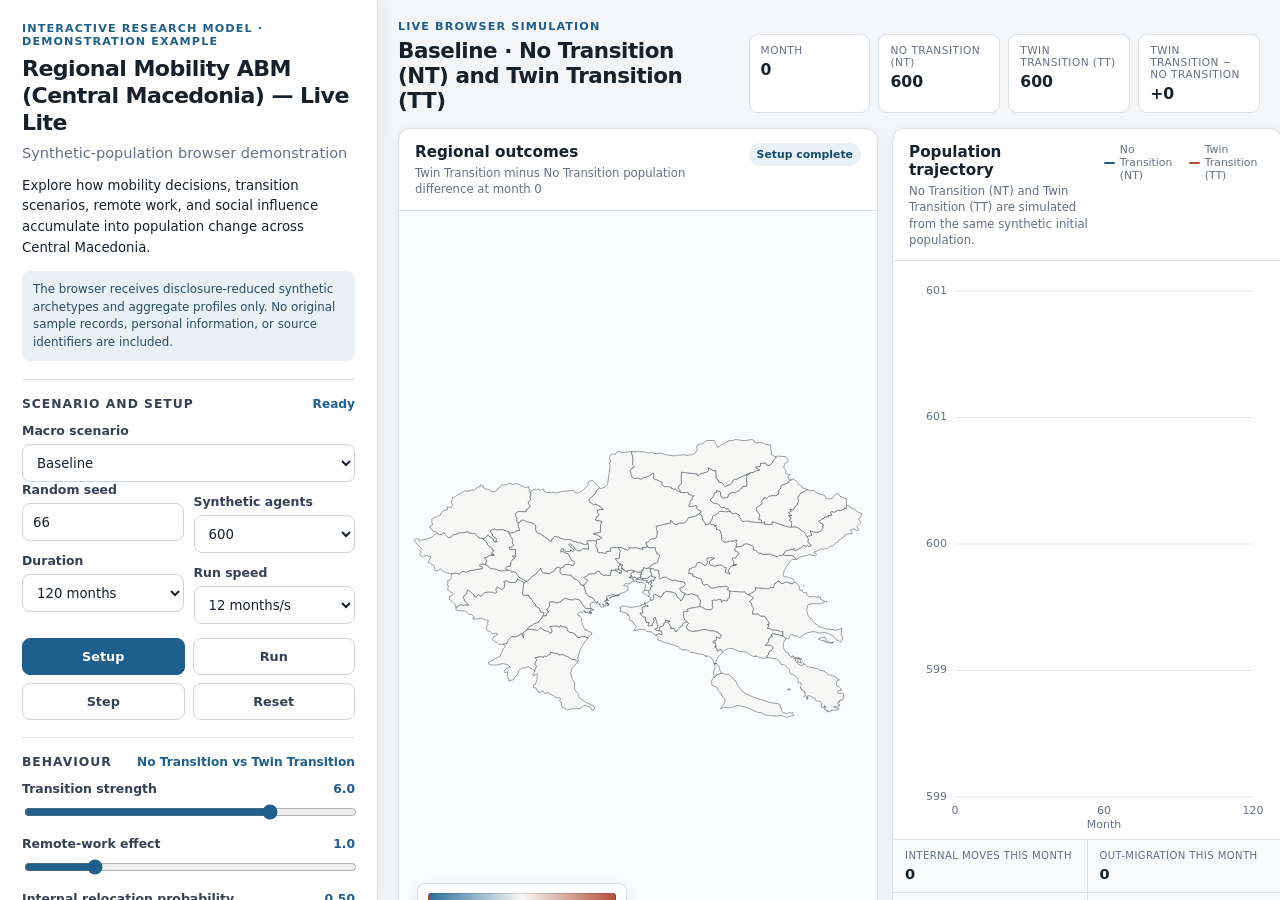
==== index.html @ af1627c3 "Publish Regional Mobility ABM Live Lite" ====
<!doctype html>
<html lang="en">
<head>
  <meta charset="utf-8" />
  <meta name="viewport" content="width=device-width, initial-scale=1" />
  <meta name="description" content="Synthetic-population demonstration example of regional mobility in Central Macedonia." />
  <meta name="theme-color" content="#f4f6f8" />
  <title>Regional Mobility ABM (Central Macedonia) — Live Lite</title>
  <link rel="stylesheet" href="./assets/styles.css" />
</head>
<body>
  <div id="app">
    <aside id="sidebar" aria-label="Simulation controls">
      <div class="sidebar-inner">
        <header class="brand">
          <div class="eyebrow">Interactive research model · Demonstration example</div>
          <h1>Regional Mobility ABM (Central Macedonia) — Live Lite</h1>
          <p class="subtitle">Synthetic-population browser demonstration</p>
          <p class="description">
            Explore how mobility decisions, transition scenarios, remote work, and social influence accumulate into population change across Central Macedonia.
          </p>
          <div class="privacy-note">
            The browser receives disclosure-reduced synthetic archetypes and aggregate profiles only. No original sample records, personal information, or source identifiers are included.
          </div>
          <div id="error-box" role="alert"></div>
        </header>

        <section class="control-section">
          <div class="section-title">
            <h2>Scenario and setup</h2>
            <span class="value" id="model-status">Ready</span>
          </div>

          <div class="field">
            <label for="scenario-select">Macro scenario</label>
            <select id="scenario-select"></select>
          </div>

          <div class="two-col">
            <div class="field">
              <label for="seed-input">Random seed</label>
              <input id="seed-input" type="number" min="1" max="999999" step="1" value="66" />
            </div>
            <div class="field">
              <label for="agent-count">Synthetic agents</label>
              <select id="agent-count">
                <option value="300">300</option>
                <option value="600" selected>600</option>
                <option value="900">900</option>
              </select>
            </div>
          </div>

          <div class="two-col">
            <div class="field">
              <label for="duration-select">Duration</label>
              <select id="duration-select">
                <option value="60">60 months</option>
                <option value="120" selected>120 months</option>
              </select>
            </div>
            <div class="field">
              <label for="speed-select">Run speed</label>
              <select id="speed-select">
                <option value="1">1 month/s</option>
                <option value="4">4 months/s</option>
                <option value="12" selected>12 months/s</option>
                <option value="30">30 months/s</option>
              </select>
            </div>
          </div>

          <div class="button-grid">
            <button id="setup-button" type="button" class="primary">Setup</button>
            <button id="run-button" type="button">Run</button>
            <button id="step-button" type="button">Step</button>
            <button id="reset-button" type="button">Reset</button>
          </div>
        </section>

        <section class="control-section">
          <div class="section-title">
            <h2>Behaviour</h2>
            <span class="value">No Transition vs Twin Transition</span>
          </div>

          <div class="field range-field">
            <div class="range-head">
              <label for="transition-strength">Transition strength</label>
              <span id="transition-strength-value">6.0</span>
            </div>
            <input id="transition-strength" type="range" min="0" max="8" step="0.5" value="6" />
          </div>

          <div class="field range-field">
            <div class="range-head">
              <label for="remote-work-strength">Remote-work effect</label>
              <span id="remote-work-strength-value">1.0</span>
            </div>
            <input id="remote-work-strength" type="range" min="0" max="5" step="0.25" value="1" />
          </div>

          <div class="field range-field">
            <div class="range-head">
              <label for="relocation-prob">Internal relocation probability</label>
              <span id="relocation-prob-value">0.50</span>
            </div>
            <input id="relocation-prob" type="range" min="0" max="1" step="0.05" value="0.5" />
          </div>

          <div class="field range-field">
            <div class="range-head">
              <label for="congestion-strength">Congestion penalty</label>
              <span id="congestion-strength-value">10</span>
            </div>
            <input id="congestion-strength" type="range" min="0" max="20" step="1" value="10" />
          </div>

          <div class="field range-field">
            <div class="range-head">
              <label for="friend-strength">Friend influence</label>
              <span id="friend-strength-value">1.0</span>
            </div>
            <input id="friend-strength" type="range" min="0" max="2" step="0.25" value="1" />
          </div>

          <div class="field range-field">
            <div class="range-head">
              <label for="neighbor-strength">Neighbour influence</label>
              <span id="neighbor-strength-value">1.0</span>
            </div>
            <input id="neighbor-strength" type="range" min="0" max="2" step="0.25" value="1" />
          </div>
          <p class="coverage">Changed parameters take effect after pressing <strong>Setup</strong>.</p>
        </section>

        <section class="control-section">
          <div class="section-title">
            <h2>Display</h2>
            <span class="value" id="display-status">Population gap</span>
          </div>

          <div class="field">
            <label for="map-indicator">Map indicator</label>
            <select id="map-indicator">
              <option value="gap">Twin Transition minus No Transition population difference (%)</option>
              <option value="tt-change">Twin Transition population change (%)</option>
              <option value="nt-change">No Transition population change (%)</option>
              <option value="tt-share">Twin Transition population share</option>
              <option value="nt-share">No Transition population share</option>
              <option value="tt-netmig">Twin Transition cumulative net migration</option>
              <option value="nt-netmig">No Transition cumulative net migration</option>
            </select>
          </div>

          <div class="field">
            <label for="chart-indicator">Trajectory</label>
            <select id="chart-indicator">
              <option value="population">Population</option>
              <option value="netmig">Cumulative net migration</option>
              <option value="gini">Income Gini</option>
              <option value="gap">Twin Transition minus No Transition population gap</option>
            </select>
          </div>
        </section>

        <section class="control-section">
          <div class="section-title">
            <h2>Output</h2>
            <span class="value">Aggregates only</span>
          </div>
          <button id="download-button" type="button" class="wide-button">Download aggregate CSV</button>
          <p class="coverage">The download contains national monthly trajectories and the current regional snapshot. It contains no agent-level rows.</p>
        </section>

        <footer class="footer">
          <p><strong>Scope:</strong> demonstration example. It illustrates selected model mechanisms with synthetic public inputs; formal findings continue to rely on the private desktop model.</p>
          <div class="links">
            <a href="./docs/model-scope.html" target="_blank">Model scope</a>
            <a href="./docs/privacy-and-disclosure.html" target="_blank">Privacy audit</a>
            <a href="./data/generation_report.json" target="_blank">Generation report</a>
            <a href="https://github.com/JunyaoHe001/mobi-twin-ABM-lite" target="_blank" rel="noopener">GitHub</a>
          </div>
        </footer>
      </div>
    </aside>

    <main id="workspace">
      <button id="mobile-toggle" type="button">Controls</button>
      <div id="sidebar-scrim" aria-hidden="true"></div>

      <header class="workspace-header">
        <div>
          <div class="workspace-eyebrow">Live browser simulation</div>
          <h2 id="scenario-title">Baseline · No Transition (NT) and Twin Transition (TT)</h2>
        </div>
        <div class="summary-grid">
          <div class="summary-card">
            <span>Month</span>
            <strong id="summary-month">0</strong>
          </div>
          <div class="summary-card">
            <span>No Transition (NT)</span>
            <strong id="summary-nt">—</strong>
          </div>
          <div class="summary-card">
            <span>Twin Transition (TT)</span>
            <strong id="summary-tt">—</strong>
          </div>
          <div class="summary-card">
            <span>Twin Transition − No Transition</span>
            <strong id="summary-gap">—</strong>
          </div>
        </div>
      </header>

      <div class="workspace-grid">
        <section class="panel map-panel">
          <div class="panel-head">
            <div>
              <h3>Regional outcomes</h3>
              <p id="map-subtitle">Twin Transition minus No Transition population difference at month 0</p>
            </div>
            <span class="pill" id="run-pill">Setup complete</span>
          </div>
          <div id="map-wrap">
            <svg id="region-map" viewBox="0 0 760 570" role="img" aria-label="Interactive regional simulation map">
              <g id="region-layer"></g>
            </svg>
            <div id="map-tooltip" role="tooltip"></div>
            <div class="map-legend">
              <div class="legend-bar" id="legend-bar"></div>
              <div class="legend-labels"><span id="legend-min">—</span><span id="legend-mid">0</span><span id="legend-max">—</span></div>
            </div>
          </div>
        </section>

        <section class="panel chart-panel">
          <div class="panel-head">
            <div>
              <h3 id="chart-title">Population trajectory</h3>
              <p>No Transition (NT) and Twin Transition (TT) are simulated from the same synthetic initial population.</p>
            </div>
            <div class="chart-legend" id="chart-legend"></div>
          </div>
          <div class="chart-wrap">
            <canvas id="trajectory-chart" aria-label="Simulation trajectory chart"></canvas>
          </div>
          <div class="event-strip">
            <div><span>Internal moves this month</span><strong id="event-moves">0</strong></div>
            <div><span>Out-migration this month</span><strong id="event-out">0</strong></div>
            <div><span>Inflow this month</span><strong id="event-in">0</strong></div>
            <div><span>Deaths this month</span><strong id="event-deaths">0</strong></div>
          </div>
        </section>
      </div>

      <div id="loading">
        <div class="loading-card">
          <div class="spinner"></div>
          <strong>Preparing demonstration example</strong>
          <span id="loading-text">Loading public inputs…</span>
        </div>
      </div>
    </main>
  </div>

  <script src="./assets/app.js" defer></script>
</body>
</html>
---- assets/styles.css ----
:root {
  --bg: #f3f5f7;
  --panel: #ffffff;
  --panel-soft: #f8fafb;
  --ink: #17212b;
  --muted: #667085;
  --line: #d9e0e7;
  --accent: #1f5f8b;
  --accent-dark: #184b6d;
  --accent-soft: #e9f1f7;
  --positive: #b5523c;
  --negative: #2d6f9d;
  --neutral: #f7f7f5;
  --shadow: 0 10px 28px rgba(15, 23, 42, 0.10);
  --sidebar-width: 378px;
}

* { box-sizing: border-box; }
html, body { width: 100%; height: 100%; margin: 0; }
body {
  font-family: Inter, ui-sans-serif, system-ui, -apple-system, BlinkMacSystemFont, "Segoe UI", sans-serif;
  color: var(--ink);
  background: var(--bg);
}
button, input, select { font: inherit; }
button, select, input { outline: none; }

#app {
  display: grid;
  grid-template-columns: var(--sidebar-width) minmax(0, 1fr);
  width: 100%;
  height: 100%;
  overflow: hidden;
}

#sidebar {
  position: relative;
  z-index: 1000;
  height: 100%;
  overflow-y: auto;
  background: var(--panel);
  border-right: 1px solid var(--line);
  box-shadow: 4px 0 18px rgba(15, 23, 42, 0.05);
}
.sidebar-inner { padding: 22px 22px 28px; }
.brand { padding-bottom: 18px; border-bottom: 1px solid var(--line); }
.eyebrow, .workspace-eyebrow {
  color: var(--accent);
  font-size: 0.70rem;
  font-weight: 800;
  letter-spacing: 0.10em;
  text-transform: uppercase;
}
.brand h1 {
  margin: 7px 0 0;
  font-size: 1.38rem;
  line-height: 1.23;
  letter-spacing: -0.025em;
}
.brand .subtitle {
  margin: 7px 0 0;
  color: var(--muted);
  font-size: 0.91rem;
  line-height: 1.4;
}
.brand .description {
  margin: 12px 0 0;
  font-size: 0.83rem;
  line-height: 1.55;
}
.privacy-note {
  margin-top: 13px;
  padding: 10px 11px;
  border-radius: 8px;
  background: var(--accent-soft);
  color: #284b63;
  font-size: 0.74rem;
  line-height: 1.48;
}

.control-section {
  padding: 17px 0;
  border-bottom: 1px solid var(--line);
}
.section-title {
  display: flex;
  align-items: baseline;
  justify-content: space-between;
  gap: 12px;
  margin-bottom: 12px;
}
.section-title h2 {
  margin: 0;
  color: #344054;
  font-size: 0.77rem;
  letter-spacing: 0.08em;
  text-transform: uppercase;
}
.section-title .value {
  color: var(--accent);
  font-size: 0.76rem;
  font-weight: 750;
  text-align: right;
}
.field { margin-top: 12px; }
.field:first-of-type { margin-top: 0; }
label {
  display: block;
  margin-bottom: 6px;
  color: #344054;
  font-size: 0.78rem;
  font-weight: 680;
}
select, input[type="number"] {
  width: 100%;
  min-height: 38px;
  border: 1px solid #cdd5df;
  border-radius: 8px;
  padding: 8px 10px;
  color: var(--ink);
  background: #fff;
  font-size: 0.83rem;
}
select:focus, input:focus {
  border-color: #7aa7c7;
  box-shadow: 0 0 0 3px rgba(31, 95, 139, 0.12);
}
.two-col {
  display: grid;
  grid-template-columns: 1fr 1fr;
  gap: 10px;
}
.range-head {
  display: flex;
  justify-content: space-between;
  gap: 12px;
  align-items: baseline;
}
.range-head span {
  color: var(--accent);
  font-size: 0.77rem;
  font-weight: 750;
  font-variant-numeric: tabular-nums;
}
input[type="range"] {
  width: 100%;
  accent-color: var(--accent);
}
.button-grid {
  display: grid;
  grid-template-columns: 1fr 1fr;
  gap: 8px;
  margin-top: 14px;
}
button {
  min-height: 37px;
  border: 1px solid #cdd5df;
  border-radius: 8px;
  padding: 8px 11px;
  color: #344054;
  background: #fff;
  font-size: 0.80rem;
  font-weight: 700;
  cursor: pointer;
}
button:hover { background: #f8fafc; border-color: #98a2b3; }
button.primary { color: #fff; background: var(--accent); border-color: var(--accent); }
button.primary:hover { background: var(--accent-dark); }
button:disabled { opacity: 0.48; cursor: not-allowed; }
.wide-button { width: 100%; }
.coverage {
  margin: 10px 0 0;
  color: var(--muted);
  font-size: 0.71rem;
  line-height: 1.45;
}
.footer {
  padding-top: 17px;
  color: var(--muted);
  font-size: 0.71rem;
  line-height: 1.5;
}
.footer p { margin: 0; }
.footer .links { display: flex; flex-wrap: wrap; gap: 8px 12px; margin-top: 10px; }
.footer a { color: var(--accent); text-decoration: none; }
.footer a:hover { text-decoration: underline; }
#error-box {
  display: none;
  margin-top: 12px;
  padding: 10px 11px;
  border: 1px solid #efb7b3;
  border-radius: 8px;
  color: #8a1c17;
  background: #fff1f0;
  font-size: 0.75rem;
  line-height: 1.45;
}

#workspace {
  position: relative;
  min-width: 0;
  height: 100%;
  overflow: auto;
  padding: 20px;
}
.workspace-header {
  display: flex;
  align-items: flex-end;
  justify-content: space-between;
  gap: 18px;
  margin-bottom: 15px;
}
.workspace-header h2 {
  margin: 5px 0 0;
  font-size: 1.34rem;
  letter-spacing: -0.02em;
}
.summary-grid {
  display: grid;
  grid-template-columns: repeat(4, minmax(105px, 1fr));
  gap: 8px;
}
.summary-card {
  min-width: 110px;
  padding: 9px 11px;
  border: 1px solid var(--line);
  border-radius: 9px;
  background: var(--panel);
}
.summary-card span {
  display: block;
  color: var(--muted);
  font-size: 0.66rem;
  letter-spacing: 0.045em;
  text-transform: uppercase;
}
.summary-card strong {
  display: block;
  margin-top: 4px;
  font-size: 0.98rem;
  font-variant-numeric: tabular-nums;
}
.workspace-grid {
  display: grid;
  grid-template-columns: minmax(480px, 1.25fr) minmax(390px, 0.85fr);
  gap: 14px;
  min-height: calc(100% - 92px);
}
.panel {
  min-width: 0;
  border: 1px solid var(--line);
  border-radius: 12px;
  background: var(--panel);
  box-shadow: 0 4px 16px rgba(15, 23, 42, 0.055);
  overflow: hidden;
}
.panel-head {
  display: flex;
  align-items: flex-start;
  justify-content: space-between;
  gap: 14px;
  padding: 14px 16px 12px;
  border-bottom: 1px solid var(--line);
}
.panel-head h3 { margin: 0; font-size: 0.95rem; }
.panel-head p { margin: 4px 0 0; color: var(--muted); font-size: 0.73rem; line-height: 1.4; }
.pill {
  flex: 0 0 auto;
  padding: 5px 8px;
  border-radius: 999px;
  color: var(--accent-dark);
  background: var(--accent-soft);
  font-size: 0.68rem;
  font-weight: 750;
}

.map-panel { display: flex; flex-direction: column; }
#map-wrap {
  position: relative;
  flex: 1;
  min-height: 565px;
  background: #f9fbfc;
}
#region-map { display: block; width: 100%; height: 100%; min-height: 565px; }
.region-shape {
  stroke: rgba(36, 50, 64, 0.58);
  stroke-width: 0.75;
  vector-effect: non-scaling-stroke;
  transition: fill 0.18s ease, stroke 0.12s ease;
  cursor: pointer;
}
.region-shape:hover { stroke: #17212b; stroke-width: 1.45; }
#map-tooltip {
  position: absolute;
  z-index: 30;
  display: none;
  min-width: 185px;
  max-width: 260px;
  padding: 9px 11px;
  border-radius: 8px;
  color: #fff;
  background: rgba(23, 33, 43, 0.94);
  box-shadow: var(--shadow);
  font-size: 0.72rem;
  line-height: 1.45;
  pointer-events: none;
}
.tooltip-title { font-weight: 800; margin-bottom: 5px; }
.tooltip-row { display: flex; justify-content: space-between; gap: 14px; }
.tooltip-row span:last-child { font-variant-numeric: tabular-nums; font-weight: 680; }
.map-legend {
  position: absolute;
  left: 18px;
  bottom: 16px;
  width: 210px;
  padding: 9px 10px;
  border: 1px solid rgba(217, 224, 231, 0.9);
  border-radius: 8px;
  background: rgba(255, 255, 255, 0.92);
  box-shadow: 0 4px 14px rgba(15, 23, 42, 0.08);
  backdrop-filter: blur(5px);
}
.legend-bar {
  height: 10px;
  border: 1px solid rgba(0,0,0,0.12);
  border-radius: 3px;
  background: linear-gradient(90deg, var(--negative), var(--neutral), var(--positive));
}
.legend-labels {
  display: grid;
  grid-template-columns: 1fr 1fr 1fr;
  margin-top: 4px;
  color: var(--muted);
  font-size: 0.65rem;
  font-variant-numeric: tabular-nums;
}
.legend-labels span:nth-child(2) { text-align: center; }
.legend-labels span:last-child { text-align: right; }

.chart-panel { display: flex; flex-direction: column; }
.chart-wrap { flex: 1; min-height: 430px; padding: 12px 10px 4px; }
#trajectory-chart { width: 100%; height: 100%; min-height: 410px; display: block; }
.chart-legend { display: flex; gap: 10px; color: var(--muted); font-size: 0.68rem; }
.legend-item { display: inline-flex; align-items: center; gap: 5px; }
.legend-line { width: 18px; height: 2px; border-radius: 2px; }
.event-strip {
  display: grid;
  grid-template-columns: 1fr 1fr;
  gap: 1px;
  border-top: 1px solid var(--line);
  background: var(--line);
}
.event-strip div { padding: 10px 12px; background: var(--panel-soft); }
.event-strip span { display: block; color: var(--muted); font-size: 0.63rem; text-transform: uppercase; letter-spacing: 0.04em; }
.event-strip strong { display: block; margin-top: 4px; font-size: 0.91rem; font-variant-numeric: tabular-nums; }

#loading {
  position: absolute;
  inset: 0;
  z-index: 1300;
  display: flex;
  align-items: center;
  justify-content: center;
  background: rgba(244, 246, 248, 0.88);
  backdrop-filter: blur(3px);
}
#loading.hidden { display: none; }
.loading-card {
  display: grid;
  justify-items: center;
  gap: 8px;
  min-width: 280px;
  padding: 22px 26px;
  border-radius: 11px;
  background: #fff;
  box-shadow: var(--shadow);
  font-size: 0.82rem;
}
.loading-card span { color: var(--muted); }
.spinner {
  width: 30px;
  height: 30px;
  border: 3px solid #d9e2ea;
  border-top-color: var(--accent);
  border-radius: 50%;
  animation: spin 0.8s linear infinite;
}
@keyframes spin { to { transform: rotate(360deg); } }

#mobile-toggle {
  display: none;
  position: fixed;
  z-index: 1400;
  top: 12px;
  left: 12px;
  box-shadow: var(--shadow);
}
#sidebar-scrim { display: none; }

@media (max-width: 1180px) {
  .workspace-header { align-items: flex-start; flex-direction: column; }
  .summary-grid { width: 100%; }
  .workspace-grid { grid-template-columns: 1fr; }
  .map-panel, .chart-panel { min-height: 590px; }
}

@media (max-width: 820px) {
  #app { display: block; }
  #sidebar {
    position: fixed;
    top: 0;
    left: 0;
    width: min(var(--sidebar-width), calc(100% - 38px));
    transform: translateX(-105%);
    transition: transform 0.22s ease;
  }
  #sidebar.open { transform: translateX(0); }
  #workspace { padding: 68px 12px 12px; }
  #mobile-toggle { display: inline-flex; }
  #sidebar-scrim {
    position: fixed;
    inset: 0;
    z-index: 900;
    background: rgba(15, 23, 42, 0.38);
  }
  #sidebar-scrim.open { display: block; }
  .summary-grid { grid-template-columns: 1fr 1fr; }
  .workspace-grid { display: block; }
  .panel { margin-bottom: 12px; }
  #map-wrap, #region-map { min-height: 490px; }
  .chart-wrap, #trajectory-chart { min-height: 360px; }
}

@media (max-width: 480px) {
  .two-col { grid-template-columns: 1fr; gap: 0; }
  .summary-card { min-width: 0; }
  .workspace-header h2 { font-size: 1.12rem; }
  #map-wrap, #region-map { min-height: 420px; }
}
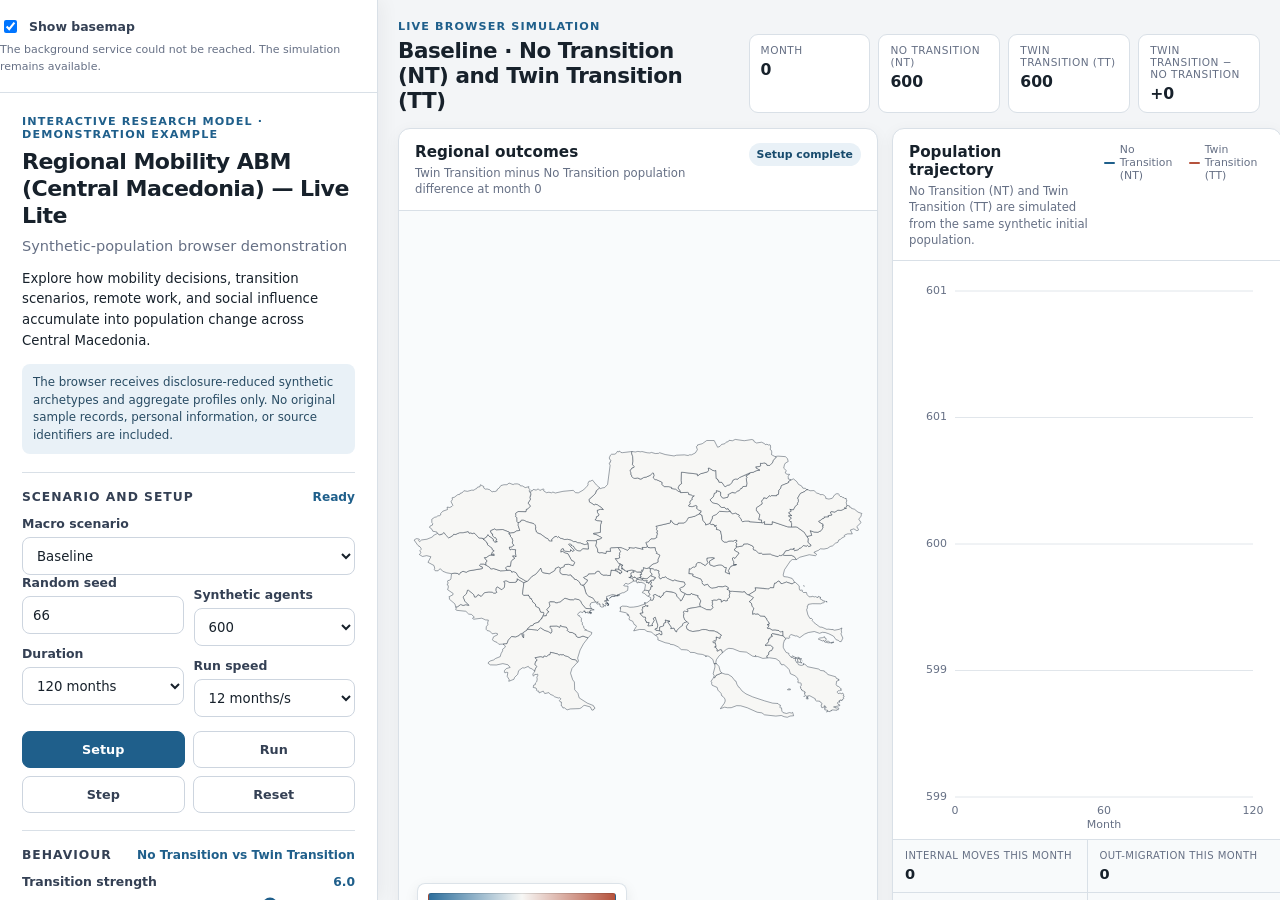
==== commit 576b2088: "Enable the ABM basemap and its persistent display switch" ====
--- a/index.html
+++ b/index.html
@@ -265,6 +265,8 @@
     </main>
   </div>
 
+  <script src="./assets/basemap-toggle.js?v=20260912" defer></script>
+  <script src="./assets/basemap.js?v=20260912" defer></script>
   <script src="./assets/app.js" defer></script>
 </body>
-</html>
+</html>
